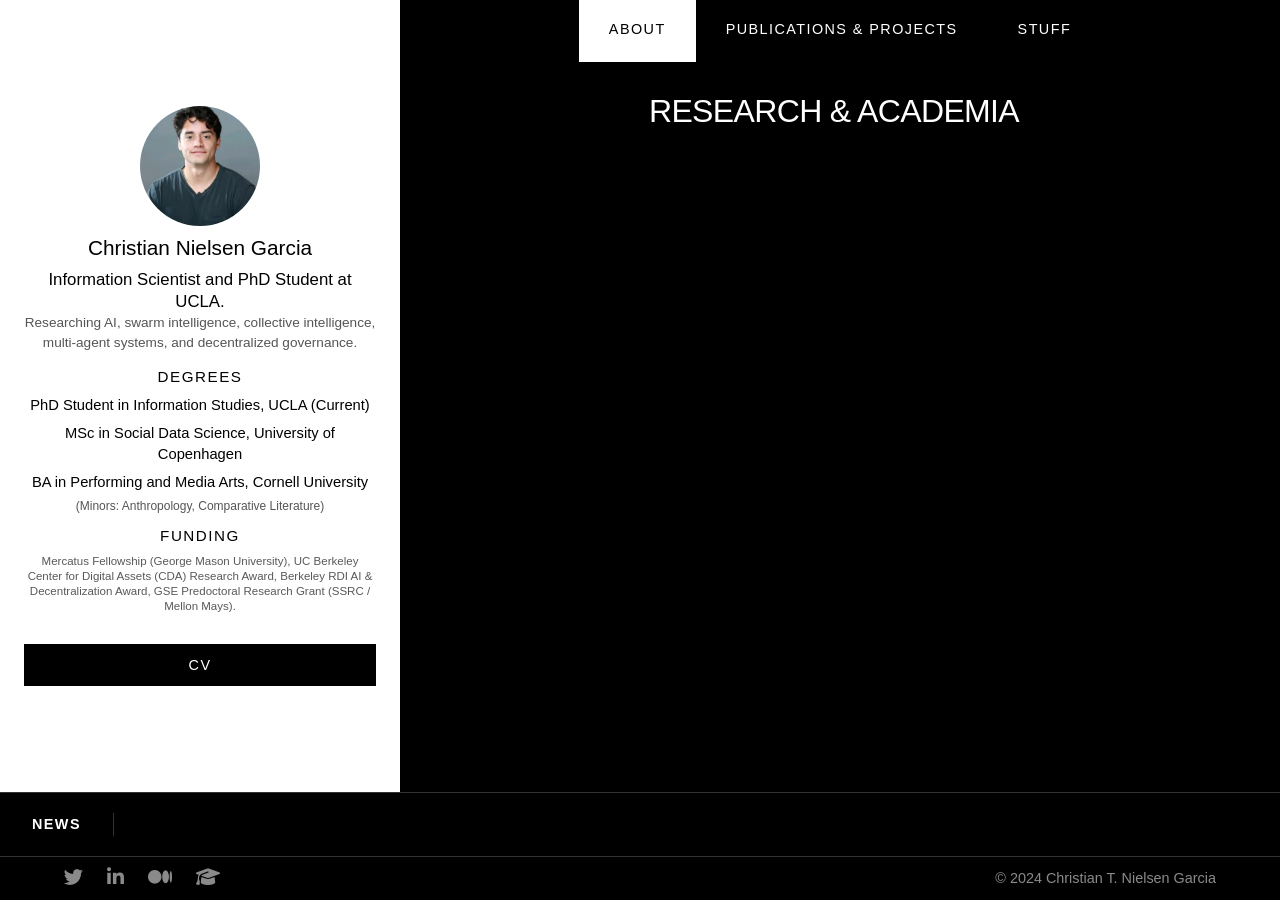
==== index.html @ c19766df "Add a globe favicon with a white C for tabs and search. Co-authored-by: Cursor <cursoragent@cursor.c" ====
<!DOCTYPE HTML>
<html lang="en">
<head>
    <!-- Google tag (gtag.js) -->
    <script async src="https://www.googletagmanager.com/gtag/js?id=G-BB8J8GRV73"></script>
    <script>
      window.dataLayer = window.dataLayer || [];
      function gtag(){dataLayer.push(arguments);}
      gtag('js', new Date());

      gtag('config', 'G-BB8J8GRV73');
    </script>
    <title>Christian Nielsen Garcia | UCLA Information Studies</title>
    <meta charset="utf-8" />
    <meta name="viewport" content="width=device-width, initial-scale=1" />
    <link rel="icon" href="favicon.ico" sizes="any" />
    <link rel="icon" type="image/png" sizes="32x32" href="favicon-32x32.png" />
    <link rel="icon" type="image/png" sizes="48x48" href="favicon-48x48.png" />
    <link rel="apple-touch-icon" sizes="180x180" href="apple-touch-icon.png" />
    <link rel="manifest" href="site.webmanifest" />
    <meta name="description" content="Ph.D. student in Information Studies at UCLA researching how disagreement, conflict, and dialogue shape group decision-making, problem-solving, and coordination." />
    <meta name="author" content="Christian Nielsen Garcia" />
    <link rel="canonical" href="https://chris-t-n-g.github.io/" />
    <meta property="og:type" content="website" />
    <meta property="og:site_name" content="Christian Nielsen Garcia" />
    <meta property="og:title" content="Christian Nielsen Garcia | UCLA Information Studies" />
    <meta property="og:description" content="Ph.D. student in Information Studies at UCLA researching how disagreement, conflict, and dialogue shape group decision-making, problem-solving, and coordination." />
    <meta property="og:url" content="https://chris-t-n-g.github.io/" />
    <meta property="og:image" content="https://chris-t-n-g.github.io/images/UCLA_HS_CNG.JPG" />
    <meta property="og:locale" content="en_US" />
    <meta name="twitter:card" content="summary" />
    <meta name="twitter:title" content="Christian Nielsen Garcia | UCLA Information Studies" />
    <meta name="twitter:description" content="Ph.D. student in Information Studies at UCLA researching how disagreement, conflict, and dialogue shape group decision-making, problem-solving, and coordination." />
    <meta name="twitter:image" content="https://chris-t-n-g.github.io/images/UCLA_HS_CNG.JPG" />
    <link rel="me" href="https://twitter.com/ChrisTN29" />
    <link rel="me" href="https://www.linkedin.com/in/christianthomasnielsengarcia/" />
    <link rel="me" href="https://medium.com/@ChrisTN29/" />
    <link rel="me" href="https://scholar.google.com/citations?user=ilWxXUYAAAAJ&amp;hl=en" />
    <link rel="stylesheet" href="assets/css/minimal.css" />
    <script type="application/ld+json">
    {
        "@context": "https://schema.org",
        "@type": "ProfilePage",
        "url": "https://chris-t-n-g.github.io/",
        "mainEntity": {
            "@type": "Person",
            "name": "Christian Nielsen Garcia",
            "url": "https://chris-t-n-g.github.io/",
            "jobTitle": "Ph.D. Student in Information Studies",
            "affiliation": {
                "@type": "CollegeOrUniversity",
                "name": "University of California, Los Angeles"
            },
            "alumniOf": [
                { "@type": "CollegeOrUniversity", "name": "University of Copenhagen" },
                { "@type": "CollegeOrUniversity", "name": "Cornell University" }
            ],
            "sameAs": [
                "https://twitter.com/ChrisTN29",
                "https://www.linkedin.com/in/christianthomasnielsengarcia/",
                "https://medium.com/@ChrisTN29/",
                "https://scholar.google.com/citations?user=ilWxXUYAAAAJ&hl=en"
            ]
        }
    }
    </script>
    <style>
        .toggle-content {
            display: none;
        }
        .toggle-content.active {
            display: block;
        }
    </style>
</head>
<body class="is-preload">

    <div id="wrapper">

        <!-- Header -->
        <header id="header">
            <nav>
                <a href="index.html" class="active">About</a>
                <a href="publications.html">Publications &amp; Projects</a>
                <a href="tools.html">Stuff</a>
            </nav>
        </header>

        <!-- Main -->
        <main id="main" class="has-side-panel">

            <!-- Left Column -->
            <div class="side-panel">
                <!-- Profile Section -->
                <section class="profile-section">
                    <div class="profile-image-container">
                        <!-- Profile Image -->
                        <img src="images/UCLA_HS_CNG.webp" alt="Christian Nielsen Garcia" class="profile-image" width="150" height="150" fetchpriority="high" />
                        
                        <!-- Name -->
                        <h1 class="profile-name">Christian Nielsen Garcia</h1>
                        
                        <!-- Introduction Text -->
                        <div class="intro-text">
                            <p class="intro-main">Information Scientist and PhD Student at UCLA.</p>
                            <p class="intro-prefix">Researching AI, swarm intelligence, collective intelligence, multi-agent systems, and decentralized governance.</p>
                        </div>

                        <!-- Degrees Section -->
                        <div class="degrees-section">
                            <h2 class="degrees-title">Degrees</h2>
                            <div class="degrees-list">
                                <p>PhD Student in Information Studies, UCLA (Current)</p>
                                <p>MSc in Social Data Science, University of Copenhagen</p>
                                <p>BA in Performing and Media Arts, Cornell University</p>
                                <p class="ba-details">(Minors: Anthropology, Comparative Literature)</p>
                            </div>
                        </div>

                        <!-- Funding Section -->
                        <div class="degrees-section">
                            <h2 class="degrees-title">Funding</h2>
                            <div class="degrees-list">
                                <p>Mercatus Fellowship (George Mason University), UC Berkeley Center for Digital Assets (CDA) Research Award, Berkeley RDI AI &amp; Decentralization Award, GSE Predoctoral Research Grant (SSRC / Mellon Mays).</p>
                            </div>
                        </div>
                    </div>
                </section>

                <!-- CV Section -->
                <section>
                    <button type="button" class="cv-open-button" onclick="openCV()">CV</button>
                </section>

            </div>

            <!-- Right Column -->
            <div class="main-content">
            <section id="one">
                <div class="inner">
                    <h2 class="centered-header">RESEARCH &amp; ACADEMIA</h2>
                    <!-- Types itself out once the page loads (assets/js/type-effects.js); the
                         paragraphs hold the real text so it still reads fine with JS off. -->
                    <div id="research-academia-body" class="type-on-load-body">
                        <p>I am a Ph.D. student in Information Studies at UCLA, where my research centers on AI, swarm intelligence, collective intelligence, and multi-agent systems. I research how disagreement, conflict, and dialogue shape group decision-making, problem-solving, and coordination.</p>
                        <p>My doctoral committee is chaired by Ramesh Srinivasan (UCLA Information Studies), alongside Geoffrey Bowker (UC Irvine), Jonathan Furner (UCLA Information Studies), PJ Lamberson (UCLA Communication), and Moritz Meyer-ter-Vehn (UCLA Economics).</p>
                        <p>My work is conducted with ongoing gratitude for guidance and research funding from the SSRC, Mellon Foundation, UC Berkeley Center for Responsible Decentralized Intelligence (RDI), the Center for Digital Assets (CDA), and the Mercatus Center.</p>
                    </div>
                    <noscript>
                        <style>#research-academia-body { display: block; }</style>
                    </noscript>
                </div>
            </section>

            <section id="who-i-am-section" class="who-i-am-section">
                <div class="inner">
                    <!-- Stays hidden until Research & Academia finishes typing itself out (assets/js/type-effects.js),
                         then appears; click its heading to type the text below. The paragraphs hold the real text
                         so it still reads fine with JS off (see the noscript rule). -->
                    <h2 class="centered-header"><button type="button" id="who-i-am-toggle" class="who-i-am-toggle"
                        aria-controls="who-i-am-body" aria-expanded="false" onclick="typeWhoIAm()">WHO I AM</button></h2>
                    <div id="who-i-am-body" class="who-i-am-body">
                        <p>I was raised in Madrid, with a Danish dad and a Peruvian mom, in an American household. My multicultural perspective might have influenced my interest in the importance of difference in the process of how groups think.</p>
                        <p>I moved to California, chasing surf, sailing, and I guess the water writ large. Outside of research, I am very much into bodybuilding, long-distance running, and increasingly gymnastics and calisthenics. (I&#39;m also an aspiring milk somelier, got milk?)</p>
                    </div>
                    <noscript>
                        <style>#who-i-am-section, .who-i-am-body { display: block; }</style>
                    </noscript>
                </div>
            </section>
            </div>

        </main>

        <!-- News Ticker (items are loaded from news_updates.csv by assets/js/news-ticker.js; the spans below are only a fallback if that fails) -->
        <div id="news-ticker">
            <div class="news-label">NEWS</div>
            <div class="news-content">
                <div class="news-scroll">
                    <span class="news-item">[2026] Center for Digital Assets Research Award, UC Berkeley: Awarded competitive research funding for work at the intersection of AI, blockchain governance, and political theory. Funding supports empirical analysis and design research on decentralized decision-making systems.</span>
                    <span class="news-item">[2025] NeurIPS Paper: "Benchmarking is Broken -- Don't Let AI be its Own Judge" accepted at NeurIPS 2025</span>
                    <span class="news-item">[May 2025] Written Qualifying Examinations Passed for UCLA IS PhD doctoral program</span>
                    <span class="news-item">[2025] RDI Award: Recognized for innovative research in decentralized governance</span>
                </div>
            </div>
        </div>

        <!-- Footer -->
        <footer id="footer">
            <div class="inner">
                <ul class="icons">
                    <li><a href="https://twitter.com/ChrisTN29" title="Twitter" rel="me"><i class="fab fa-twitter"></i></a></li>
                    <li><a href="https://www.linkedin.com/in/christianthomasnielsengarcia/" title="LinkedIn" rel="me"><i class="fab fa-linkedin-in"></i></a></li>
                    <li><a href="https://medium.com/@ChrisTN29/" title="Medium" rel="me"><i class="fab fa-medium"></i></a></li>
                    <li><a href="https://scholar.google.com/citations?user=ilWxXUYAAAAJ&hl=en" title="Google Scholar" rel="me"><i class="fas fa-graduation-cap"></i></a></li>
                </ul>
                <ul class="copyright">
                    <li>&copy; 2024 Christian T. Nielsen Garcia</li>
                </ul>
            </div>
        </footer>

    </div>

    <!-- CV dialog (opened by the CV button in the left panel; logic in assets/js/cv.js) -->
    <div id="cv-modal" class="cv-modal" style="display:none;" onclick="if (event.target === this) closeCV()">
        <div id="cv-box" class="cv-box" role="dialog" aria-modal="true" aria-labelledby="cv-dialog-title">
            <button type="button" class="cv-close" onclick="closeCV()" aria-label="Close">&times;</button>
            <h2 id="cv-dialog-title" class="cv-title">CV</h2>
            <div id="verification-container">
                <p>Please enter your full name and check the box to view the CV:</p>
                <input type="text" id="full-name" placeholder="Enter your full name">
                <div>
                    <input type="checkbox" id="demo-human" name="demo-human">
                    <label for="demo-human">I am a human</label>
                </div>
                <button onclick="checkVerification()">View CV</button>
            </div>
            <div id="cv-actions" style="display:none;">
                <div class="cv-buttons">
                    <button onclick="printCV()" class="button">Print</button>
                    <button onclick="downloadCV()" class="button">Download</button>
                    <button onclick="maximizeCV()" class="button">Maximize</button>
                </div>
            </div>
            <iframe id="cv-preview" class="cv-preview" title="CV preview"></iframe>
            <p id="cv-preview-msg" class="cv-preview-msg" style="display:none;">The CV file could not be found.</p>
            <div id="pdf-overlay" style="display:none;">
                <div class="pdf-overlay-content">
                    <button onclick="closeMaximize()" class="close-button">×</button>
                    <iframe id="cv-fullscreen-frame" width="100%" height="100%"></iframe>
                </div>
            </div>
        </div>
    </div>

    <script src="assets/js/news-ticker.js"></script>
    <script src="assets/js/cv.js"></script>
    <script src="assets/js/type-effects.js"></script>
    <script>
        // Highlight the tab for the current page
        var currentPage = window.location.pathname.split("/").pop() || "index.html";
        document.querySelectorAll("#header nav a").forEach(function (link) {
            link.classList.toggle("active", link.getAttribute("href") === currentPage);
        });

        window.addEventListener('load', function() {
            document.body.classList.remove('is-preload');
        });
    </script>

</body>
</html>
---- assets/css/minimal.css ----
/* Minimalist Black Design System */
@import url("https://cdnjs.cloudflare.com/ajax/libs/font-awesome/6.4.0/css/all.min.css");

:root {
    --footer-h: 44px;
}

/* Reset & Base */
* {
    margin: 0;
    padding: 0;
    box-sizing: border-box;
}

html {
    font-size: 16px;
    scroll-behavior: smooth;
}

body {
    font-family: -apple-system, BlinkMacSystemFont, 'Segoe UI', 'Roboto', 'Helvetica Neue', Arial, sans-serif;
    line-height: 1.6;
    color: #ffffff;
    background-color: #000000;
    -webkit-font-smoothing: antialiased;
    -moz-osx-font-smoothing: grayscale;
}

/* Typography */
h1, h2, h3, h4, h5, h6 {
    font-weight: 400;
    line-height: 1.2;
    margin-bottom: 1rem;
    color: #ffffff;
    letter-spacing: -0.02em;
}

h1 {
    font-size: 2.5rem;
    font-weight: 300;
}

h2 {
    font-size: 2rem;
    font-weight: 300;
}

h3 {
    font-size: 1.5rem;
    font-weight: 400;
}

p {
    margin-bottom: 1.5rem;
    color: #ffffff;
    font-size: 1rem;
    line-height: 1.7;
}

a {
    color: #ffffff;
    text-decoration: none;
    transition: all 0.2s ease;
}

/* Layout */
#wrapper {
    min-height: 100vh;
    display: flex;
    flex-direction: column;
    padding-bottom: calc(var(--ticker-h, 64px) + var(--footer-h));
}

/* Header */
#header {
    position: fixed;
    top: 0;
    left: 400px;
    right: 0;
    background: #000000;
    padding: 0;
    z-index: 1000;
    display: flex;
    justify-content: center;
    align-items: center;
    height: 60px;
    border-bottom: none;
}

/* Profile Name - under profile image */
.profile-name {
    font-size: 1.2rem;
    font-weight: 400;
    color: #ffffff;
    text-align: center;
    margin-top: 1rem;
    margin-bottom: 1rem;
    text-transform: none;
    letter-spacing: normal;
}

#header nav {
    display: flex;
    gap: 0;
}

#header nav a {
    display: block;
    padding: 20px 30px;
    background: #000000;
    color: #ffffff;
    font-size: 0.9rem;
    text-transform: uppercase;
    letter-spacing: 0.1em;
    position: relative;
    transition: all 0.2s ease;
}

#header nav a:hover {
    background: #333333;
    color: #ffffff;
}

#header nav a.active {
    background: #ffffff;
    color: #000000;
}

/* Remove old menu system */
#menu {
    display: none;
}

/* Main Content */
#main {
    margin-top: 60px;
    flex: 1;
    padding: 0;
    max-width: 1400px;
    margin-left: auto;
    margin-right: auto;
    width: 100%;
    display: grid;
    grid-template-columns: 400px 1fr;
    gap: 0;
    align-items: start;
    height: calc(100vh - 60px - var(--ticker-h, 64px) - var(--footer-h));
    overflow: hidden;
    position: relative;
}

#main > div:first-child {
    height: calc(100vh - 60px - var(--ticker-h, 64px) - var(--footer-h));
    overflow-y: auto;
    overflow-x: hidden;
    padding: 2rem 5%;
    padding-right: 2rem;
    position: sticky;
    top: 60px;
    scrollbar-width: none; /* Firefox */
    -ms-overflow-style: none; /* IE and Edge */
}

#main > div:first-child::-webkit-scrollbar {
    display: none; /* Chrome, Safari, Opera */
}

#main > div:last-child {
    height: calc(100vh - 60px - var(--ticker-h, 64px) - var(--footer-h));
    overflow-y: auto;
    overflow-x: hidden;
    padding: 2rem 5%;
    padding-left: 2rem;
    scrollbar-width: none; /* Firefox */
    -ms-overflow-style: none; /* IE and Edge */
}

#main > div:last-child::-webkit-scrollbar {
    display: none; /* Chrome, Safari, Opera */
}

/* Profile Section */
.profile-section {
    position: relative;
    width: 100%;
}

.profile-image-container {
    display: flex;
    flex-direction: column;
    align-items: center;
    margin: 0;
    width: 100%;
    padding: 0;
    gap: 2rem;
}

.profile-image {
    width: 150px;
    height: 150px;
    object-fit: cover;
    border-radius: 50%;
    flex-shrink: 0;
}

/* Introduction Text */
.intro-text {
    text-align: center;
    width: 100%;
}

.intro-prefix {
    font-size: 0.9rem;
    color: #cccccc;
    margin-bottom: 0.5rem;
}

.intro-main {
    font-size: 1.1rem;
    font-weight: 300;
    color: #ffffff;
    line-height: 1.4;
    margin: 0;
}

/* CURRENT Label */
.current-label-wrapper {
    display: flex;
    flex-direction: column;
    align-items: center;
    width: 100%;
}

.current-label-container {
    position: relative;
    display: flex;
    align-items: center;
    width: 100%;
    justify-content: center;
    margin-bottom: 1rem;
}

.current-label-line {
    height: 1px;
    background: #666666;
    flex: 1;
    margin-right: 15px;
    min-width: 0;
}

.current-label {
    font-size: 0.65rem;
    font-weight: 700;
    text-transform: uppercase;
    letter-spacing: 0.1em;
    color: #ffffff;
    white-space: nowrap;
    flex-shrink: 0;
}

.current-degrees {
    font-size: 0.85rem;
    line-height: 1.5;
    color: #ffffff;
    text-align: center;
    width: 100%;
}

.current-degrees p {
    margin: 0;
}

/* CONFERRED Label */
.conferred-label-wrapper {
    display: flex;
    flex-direction: column;
    align-items: center;
    width: 100%;
}

.conferred-label-container {
    position: relative;
    display: flex;
    align-items: center;
    width: 100%;
    justify-content: center;
    margin-bottom: 1rem;
}

.conferred-degrees {
    font-size: 0.85rem;
    line-height: 1.5;
    color: #ffffff;
    text-align: center;
    width: 100%;
}

.conferred-degrees p {
    margin: 0 0 0.5rem 0;
}

.conferred-degrees .ba-details {
    font-size: 0.7rem;
    margin-top: -0.3rem;
    margin-bottom: 0.5rem;
    color: #cccccc;
}

.conferred-label {
    font-size: 0.65rem;
    font-weight: 700;
    text-transform: uppercase;
    letter-spacing: 0.1em;
    color: #ffffff;
    white-space: nowrap;
    flex-shrink: 0;
    margin-right: 15px;
}

.conferred-label-line {
    height: 1px;
    background: #666666;
    flex: 1;
    margin-left: 15px;
    min-width: 0;
}

/* News Section */
.news-section {
    margin-top: 3rem;
}

.news-section h2 {
    font-size: 1.2rem;
    font-weight: 400;
    margin-bottom: 1.5rem;
    text-transform: uppercase;
    letter-spacing: 0.1em;
}

.news-item {
    margin-bottom: 1.5rem;
    padding-bottom: 1.5rem;
    border-bottom: 1px solid #333333;
}

.news-item:last-child {
    border-bottom: none;
    margin-bottom: 0;
    padding-bottom: 0;
}

.news-item h3 {
    font-size: 1rem;
    font-weight: 400;
    margin-bottom: 0.5rem;
}

.news-item p {
    font-size: 0.9rem;
    color: #cccccc;
    margin-bottom: 0;
    line-height: 1.6;
}

/* Right Column Content */
.main-content {
    display: flex;
    flex-direction: column;
    gap: 4rem;
}

/* Sections */
section {
    margin-bottom: 4rem;
}

section:last-child {
    margin-bottom: 0;
}

.inner {
    max-width: 900px;
    margin: 0 auto;
}

/* Hero/Banner */
#banner {
    text-align: center;
    padding: 8rem 5% 6rem;
    margin-top: 0;
}

#banner h1 {
    font-size: 3rem;
    font-weight: 300;
    margin-bottom: 1.5rem;
    line-height: 1.2;
    max-width: 900px;
    margin-left: auto;
    margin-right: auto;
}

#banner h3 {
    font-size: 1.2rem;
    font-weight: 300;
    color: #cccccc;
    margin-bottom: 2rem;
}

#banner p {
    font-size: 1.1rem;
    color: #cccccc;
    margin-bottom: 2.5rem;
    max-width: 600px;
    margin-left: auto;
    margin-right: auto;
}

/* Tiles/Grid */
.tiles {
    display: grid;
    grid-template-columns: repeat(auto-fit, minmax(280px, 1fr));
    gap: 2rem;
    margin-top: 4rem;
}

.tiles article {
    background: #000000;
    border: 1px solid #333333;
    transition: all 0.3s ease;
    overflow: hidden;
}

.tiles article:hover {
    border-color: #666666;
}

.tiles .image {
    display: block;
    width: 100%;
    height: 200px;
    overflow: hidden;
    background: #111111;
}

.tiles .image img {
    width: 100%;
    height: 100%;
    object-fit: cover;
    transition: transform 0.3s ease;
}

.tiles article:hover .image img {
    transform: scale(1.05);
}

.tiles header {
    padding: 2rem;
}

.tiles h3 {
    font-size: 1.3rem;
    margin-bottom: 0.5rem;
}

.tiles h3 a {
    color: #ffffff;
}

.tiles p {
    font-size: 0.95rem;
    color: #cccccc;
    margin: 0;
}

/* Spotlights */
.spotlights {
    display: flex;
    flex-direction: column;
    gap: 4rem;
}

.spotlights section {
    display: grid;
    grid-template-columns: 1fr 1fr;
    gap: 3rem;
    align-items: center;
    margin-bottom: 0;
}

.spotlights .image {
    width: 100%;
    height: 300px;
    overflow: hidden;
    background: #111111;
}

.spotlights .image img {
    width: 100%;
    height: 100%;
    object-fit: cover;
}

.spotlights .content {
    padding: 0;
}

.spotlights h3 {
    font-size: 1.5rem;
    margin-bottom: 1rem;
}

.spotlights p {
    font-size: 1rem;
    line-height: 1.7;
    margin-bottom: 1.5rem;
    color: #cccccc;
}

/* Buttons */
.button, button {
    display: inline-block;
    padding: 0.75rem 2rem;
    background: #ffffff;
    color: #000000;
    border: 1px solid #ffffff;
    font-size: 0.9rem;
    font-weight: 400;
    text-transform: uppercase;
    letter-spacing: 0.1em;
    cursor: pointer;
    transition: all 0.2s ease;
    text-align: center;
}

.button:hover, button:hover {
    background: #000000;
    color: #ffffff;
    border-color: #ffffff;
}

.button.next {
    margin-top: 2rem;
}

.actions {
    list-style: none;
    display: flex;
    gap: 1rem;
    flex-wrap: wrap;
}

/* Images */
.image.main {
    margin-bottom: 3rem;
}

.image.main img {
    width: 100%;
    height: auto;
    display: block;
}

/* Bio Page Specific */
.top-section {
    display: flex;
    gap: 3rem;
    align-items: flex-start;
    margin-bottom: 4rem;
}

.bio-image {
    flex-shrink: 0;
}

.bio-image img {
    width: 150px;
    height: 150px;
    object-fit: cover;
    border-radius: 0;
}

.section-blocks {
    display: grid;
    grid-template-columns: repeat(auto-fit, minmax(300px, 1fr));
    gap: 2rem;
    margin: 2rem 0;
}

.toggle-header {
    display: block;
    padding: 1rem;
    background: #111111;
    border: 1px solid #333333;
    cursor: pointer;
    transition: all 0.2s ease;
    text-align: center;
    font-size: 0.9rem;
    text-transform: uppercase;
    letter-spacing: 0.1em;
    margin-bottom: 1rem;
    color: #ffffff;
}

.toggle-header:hover {
    background: #222222;
    border-color: #666666;
}

.toggle-content {
    padding: 1.5rem;
    background: #111111;
    border-left: 2px solid #333333;
    margin-bottom: 2rem;
    color: #cccccc;
}

/* Section Titles - Left Column */
.degrees-title,
.cv-title {
    font-size: 1.2rem;
    font-weight: 400;
    margin-bottom: 1rem;
    text-transform: uppercase;
    letter-spacing: 0.1em;
    text-align: center;
}

/* Degrees Section */
.degrees-section {
    display: flex;
    flex-direction: column;
    align-items: center;
    width: 100%;
    margin-top: 2rem;
}

.degrees-list {
    font-size: 0.85rem;
    line-height: 1.6;
    color: #ffffff;
    text-align: center;
    width: 100%;
}

.degrees-list p {
    margin: 0 0 0.75rem 0;
}

.degrees-list .ba-details {
    font-size: 0.7rem;
    margin-top: -0.3rem;
    margin-bottom: 0.5rem;
    color: #cccccc;
}

.pdf-viewer {
    margin-top: 0;
    padding: 2rem;
    background: #111111;
    border: 1px solid #333333;
}

.cv-buttons {
    display: flex;
    flex-direction: column;
    gap: 1rem;
    margin-top: 1.5rem;
}

.cv-buttons .button {
    width: 100%;
}

#verification-container input[type="text"] {
    width: 100%;
    padding: 0.75rem;
    border: 1px solid #333333;
    background: #000000;
    color: #ffffff;
    margin-bottom: 1rem;
    font-size: 1rem;
    font-family: inherit;
}

#verification-container input[type="checkbox"] {
    margin-right: 0.5rem;
}

#verification-container label {
    display: inline-block;
    margin-bottom: 1rem;
    cursor: pointer;
    color: #ffffff;
}

#pdf-overlay {
    position: fixed;
    top: 0;
    left: 0;
    width: 100vw;
    height: 100vh;
    background: #000000;
    z-index: 10000;
    display: flex;
    align-items: center;
    justify-content: center;
}

.pdf-overlay-content {
    position: relative;
    width: 100%;
    height: 100%;
    padding: 3rem;
    display: flex;
    flex-direction: column;
}

.close-button {
    position: absolute;
    top: 1rem;
    right: 1rem;
    background: #ffffff;
    color: #000000;
    border: none;
    width: 40px;
    height: 40px;
    font-size: 2rem;
    line-height: 1;
    cursor: pointer;
    z-index: 10001;
    display: flex;
    align-items: center;
    justify-content: center;
    transition: all 0.2s ease;
}

.close-button:hover {
    background: #cccccc;
}

.pdf-overlay-content iframe {
    width: 100%;
    height: 100%;
    border: 1px solid #333333;
    flex: 1;
}

/* News Ticker Footer */
#news-ticker {
    position: fixed;
    bottom: var(--footer-h);
    left: 0;
    right: 0;
    height: 64px;
    background: #000000;
    border-top: 1px solid #333333;
    display: flex;
    align-items: center;
    z-index: 1000;
    overflow: hidden;
}

#news-ticker .news-label {
    padding: 0 2rem;
    font-size: 0.9rem;
    font-weight: 700;
    text-transform: uppercase;
    letter-spacing: 0.1em;
    color: #ffffff;
    white-space: nowrap;
    flex-shrink: 0;
    border-right: 1px solid #333333;
}

#news-ticker .news-content {
    flex: 1;
    overflow: hidden;
    position: relative;
    height: 100%;
    display: flex;
    align-items: center;
}

#news-ticker .news-scroll {
    display: flex;
    white-space: nowrap;
    font-size: 0.9rem;
    color: #ffffff;
    position: relative;
    width: 100%;
}

.news-item {
    position: absolute;
    left: 0;
    right: 0;
    white-space: nowrap;
    opacity: 0;
    transform: translateX(100%);
    animation: news-cycle 70s infinite;
}

.news-item:nth-child(1) {
    animation-delay: 0s;
}

.news-item:nth-child(2) {
    animation-delay: 70s;
}

.news-item:nth-child(3) {
    animation-delay: 140s;
}

.news-item:nth-child(4) {
    animation-delay: 210s;
}

@keyframes news-cycle {
    0% {
        transform: translateX(100%);
        opacity: 0;
    }
    3% {
        transform: translateX(0);
        opacity: 1;
    }
    88% {
        transform: translateX(0);
        opacity: 1;
    }
    91% {
        transform: translateX(-100%);
        opacity: 0;
    }
    100% {
        transform: translateX(-100%);
        opacity: 0;
    }
}

#news-ticker .news-scroll:hover .news-item {
    animation-play-state: paused;
}

/* News ticker in script-driven mode (assets/js/news-ticker.js):
   one item at a time, text wraps, bar grows to fit the longest item, prev/next arrows at each end */
#news-ticker.news-js {
    height: auto;
    min-height: 64px;
    align-items: stretch;
}

#news-ticker.news-js .news-label {
    display: flex;
    align-items: center;
}

#news-ticker.news-js .news-content {
    height: auto;
    align-items: stretch;
}

#news-ticker.news-js .news-scroll {
    display: grid;
    grid-template-columns: minmax(0, 1fr);
    white-space: normal;
    line-height: 1.4;
}

#news-ticker.news-js .news-item {
    position: static;
    grid-area: 1 / 1;
    display: flex;
    align-items: center;
    padding: 0.7rem 1.25rem;
    margin: 0;
    border: none;
    white-space: normal;
    animation: none;
    opacity: 0;
    transform: translateX(100%);
    transition: transform 0.45s ease, opacity 0.45s ease;
    pointer-events: none;
}

#news-ticker.news-js .news-item.is-active {
    opacity: 1;
    transform: none;
    pointer-events: auto;
}

#news-ticker.news-js .news-item.is-prev {
    transform: translateX(-100%);
}

.news-arrow {
    flex-shrink: 0;
    width: 3rem;
    padding: 0;
    background: transparent;
    color: #ffffff;
    border: none;
    font-size: 1rem;
    text-transform: none;
    letter-spacing: 0;
    cursor: pointer;
    transition: background 0.2s ease;
}

.news-arrow:hover,
.news-arrow:focus-visible {
    background: #1a1a1a;
    color: #ffffff;
}

.news-prev {
    border-right: 1px solid #333333;
}

.news-next {
    border-left: 1px solid #333333;
}

@media (prefers-reduced-motion: reduce) {
    #news-ticker.news-js .news-item {
        transition: none;
    }
}

/* Footer */
#footer {
    position: fixed;
    bottom: 0;
    left: 0;
    right: 0;
    height: var(--footer-h);
    padding: 0 5%;
    border-top: 1px solid #333333;
    background: #000000;
    z-index: 1000;
    display: flex;
    align-items: center;
}

#footer .inner {
    width: 100%;
    max-width: 1200px;
    margin: 0 auto;
    display: flex;
    justify-content: space-between;
    align-items: center;
    gap: 1rem;
}

#footer ul {
    margin: 0;
}

#footer .icons {
    list-style: none;
    display: flex;
    gap: 1.5rem;
}

#footer .icons a {
    color: #8a8a8a;
    font-size: 1.2rem;
    transition: color 0.2s ease;
}

#footer .icons a:hover {
    color: #ffffff;
}

#footer .copyright {
    list-style: none;
    color: #8a8a8a;
    font-size: 0.9rem;
}

/* Left side panel (About / Publications / Stuff):
   light panel that fills the height between the top and the ticker, and never scrolls */
#main.has-side-panel {
    margin-top: 0;
    max-width: none;
    height: calc(100vh - var(--ticker-h, 64px) - var(--footer-h));
}

#main.has-side-panel > div:last-child {
    height: calc(100vh - var(--ticker-h, 64px) - var(--footer-h));
    padding-top: calc(60px + 2rem);
    justify-self: center;
    width: 100%;
    max-width: 1000px;
}

#main.has-side-panel > .side-panel {
    height: calc(100vh - var(--ticker-h, 64px) - var(--footer-h));
    overflow: hidden;
    position: static;
    display: flex;
    flex-direction: column;
    justify-content: center;
    gap: 1.4rem;
    padding: 1rem 1.5rem;
    background: #ffffff;
    color: #000000;
}

.side-panel section {
    margin-bottom: 0;
}

.side-panel h1,
.side-panel h2,
.side-panel p {
    color: #000000;
}

.side-panel .profile-image-container {
    gap: 0.5rem;
}

.side-panel .profile-image {
    width: 120px;
    height: 120px;
}

.side-panel .profile-name {
    color: #000000;
    font-size: 1.3rem;
    margin: 0.15rem 0 0;
}

.side-panel .intro-prefix {
    color: #555555;
    font-size: 0.85rem;
    line-height: 1.45;
    margin-bottom: 0.2rem;
}

.side-panel .intro-main {
    color: #000000;
    font-size: 1.05rem;
    line-height: 1.3;
}

.side-panel .degrees-section {
    margin-top: 0.3rem;
}

.side-panel .degrees-title,
.side-panel .cv-title {
    font-size: 0.95rem;
    margin-bottom: 0.5rem;
}

.side-panel .degrees-list {
    color: #000000;
    font-size: 0.92rem;
    line-height: 1.4;
}

.side-panel .degrees-list p {
    font-size: 0.92rem;
    line-height: 1.4;
    margin: 0 0 0.5rem;
}

.side-panel .degrees-list .ba-details {
    color: #555555;
    font-size: 0.75rem;
    margin-top: -0.2rem;
    margin-bottom: 0;
}

/* Short windows: shrink the panel further so it still fits without scrolling */
@media screen and (min-width: 769px) and (max-height: 760px) {
    #main.has-side-panel > .side-panel {
        gap: 1rem;
    }

    .side-panel .profile-image {
        width: 100px;
        height: 100px;
    }
}

@media screen and (min-width: 769px) and (max-height: 640px) {
    .side-panel .profile-image {
        width: 72px;
        height: 72px;
    }

    .side-panel .intro-prefix {
        display: none;
    }
}

/* Responsive */
@media screen and (max-width: 768px) {
    #main.has-side-panel {
        margin-top: 50px;
    }

    #main.has-side-panel > .side-panel {
        padding: 2rem 5%;
    }

    #main.has-side-panel > div:last-child {
        padding-top: 2rem;
        max-width: none;
    }

    #header {
        height: 50px;
        left: 0;
        justify-content: center;
    }


    #header nav a {
        padding: 15px 20px;
        font-size: 0.8rem;
    }

    /* Single column layout for mobile - stack everything vertically */
    #main {
        margin-top: 50px;
        grid-template-columns: 1fr !important;
        gap: 0;
        height: auto !important;
        overflow: visible !important;
        margin-bottom: 0;
        display: flex !important;
        flex-direction: column !important;
        padding: 0;
        position: relative !important;
    }

    #main > div:first-child {
        height: auto !important;
        overflow: visible !important;
        padding: 2rem 5%;
        position: relative !important;
        top: auto !important;
        order: 1;
        width: 100% !important;
        max-width: 100% !important;
    }

    #main > div:last-child {
        height: auto !important;
        overflow: visible !important;
        padding: 2rem 5%;
        order: 2;
        width: 100% !important;
        max-width: 100% !important;
    }

    #banner {
        padding: 4rem 5% 3rem;
    }

    #banner h1 {
        font-size: 2rem;
    }

    h1 {
        font-size: 2rem;
    }

    h2 {
        font-size: 1.5rem;
    }

    .tiles {
        grid-template-columns: 1fr;
        gap: 1.5rem;
    }

    .spotlights section {
        grid-template-columns: 1fr;
        gap: 2rem;
    }

    /* Stack all content vertically on mobile - ensure no overlap */
    .profile-section {
        width: 100% !important;
        margin-bottom: 2rem;
        position: relative !important;
        display: block !important;
    }

    .profile-image-container {
        flex-direction: column !important;
        align-items: center !important;
        width: 100% !important;
        display: flex !important;
        position: relative !important;
    }

    .profile-image {
        width: 150px !important;
        height: 150px !important;
        margin: 0 auto 1rem !important;
        display: block !important;
    }

    .profile-name {
        width: 100% !important;
        text-align: center !important;
        margin: 0 auto 1rem !important;
        display: block !important;
    }

    .intro-text {
        width: 100% !important;
        margin: 0 auto 2rem !important;
        display: block !important;
    }

    .degrees-section {
        width: 100% !important;
        margin-bottom: 2rem;
        position: relative !important;
        display: block !important;
    }

    .pdf-viewer {
        width: 100% !important;
        margin-bottom: 2rem;
        position: relative !important;
        display: block !important;
    }

    .section-blocks {
        grid-template-columns: 1fr !important;
        width: 100% !important;
    }

    .main-content {
        width: 100% !important;
        position: relative !important;
        display: block !important;
    }

    .top-section {
        flex-direction: column !important;
        width: 100% !important;
    }

    #news-ticker {
        height: 64px;
    }

    #news-ticker .news-label {
        padding: 0 1rem;
        font-size: 0.8rem;
    }

    #news-ticker .news-scroll {
        font-size: 0.8rem;
    }

    .news-arrow {
        width: 2.25rem;
    }

    /* On phones the bar fits the item being shown instead of the longest one */
    #news-ticker.news-js .news-item {
        padding: 0.5rem 0.75rem;
    }

    #news-ticker.news-js .news-item:not(.is-active) {
        position: absolute;
        top: 0;
        left: 0;
        right: 0;
    }

    .profile-image {
        width: 150px;
        height: 150px;
    }

    .profile-image-container {
        gap: 1.5rem;
        flex-direction: column !important;
        position: relative !important;
        width: 100% !important;
        max-width: 100% !important;
    }

    /* Ensure no absolute/fixed positioning causes overlap */
    .profile-section *,
    .degrees-section *,
    .pdf-viewer * {
        position: relative !important;
    }

    /* Remove any sticky positioning on mobile */
    #main > div:first-child * {
        position: relative !important;
        top: auto !important;
        left: auto !important;
        right: auto !important;
    }

    #footer .icons {
        gap: 1rem;
    }

    #footer .copyright {
        font-size: 0.75rem;
    }
}

@media screen and (max-width: 480px) {
    #banner h1 {
        font-size: 1.75rem;
    }

    #banner h3 {
        font-size: 1rem;
    }

    .tiles header {
        padding: 1.5rem;
    }

    .profile-image {
        width: 150px;
        height: 150px;
    }

    /* Ensure everything fits on small screens */
    #main > div:first-child,
    #main > div:last-child {
        padding: 1.5rem 3%;
    }

    .section-blocks {
        gap: 1rem;
    }

    .toggle-header {
        font-size: 0.8rem;
        padding: 0.75rem;
    }

    .toggle-content {
        padding: 1rem;
    }
}

/* Utility Classes */
.centered-header {
    text-align: center;
    margin-bottom: 2rem;
}

.current-work-section {
    margin-top: 4rem;
}

/* Preload */
.is-preload * {
    animation: none !important;
    transition: none !important;
}

@media screen and (max-width: 480px) {
    #news-ticker.news-js .news-label {
        display: none;
    }
}

@media screen and (min-width: 769px) and (max-height: 640px) {
    #main.has-side-panel > .side-panel {
        padding-top: 0.5rem;
        padding-bottom: 0.5rem;
    }
}

/* Funding paragraph is a run of text, so set it a little smaller than the degree lines */
.side-panel .degrees-section + .degrees-section .degrees-list p {
    font-size: 0.72rem;
    line-height: 1.3;
    color: #595959;
}

/* Very short windows: trim the last few pixels so the panel still fits */
@media screen and (min-width: 769px) and (max-height: 720px) {
    #main.has-side-panel > .side-panel {
        padding-top: 0.5rem;
        padding-bottom: 0.5rem;
        gap: 0.6rem;
    }
}

@media screen and (min-width: 769px) and (max-height: 620px) {
    .side-panel .degrees-title,
    .side-panel .cv-title {
        margin-bottom: 0.15rem;
    }

    .side-panel .profile-name {
        margin: 0;
    }

    .side-panel .degrees-list p {
        margin-bottom: 0.2rem;
    }
}

/* CV button in the left panel */
.cv-open-button {
    width: 100%;
    padding: 0.75rem 1rem;
    background: #000000;
    color: #ffffff;
    border: 1px solid #000000;
    font-size: 0.9rem;
}

.cv-open-button:hover,
.cv-open-button:focus-visible {
    background: #ffffff;
    color: #000000;
}

/* CV dialog: the verification box, opened in the middle of the page */
.cv-modal {
    position: fixed;
    top: 0;
    left: 0;
    right: 0;
    bottom: 0;
    z-index: 9000;
    align-items: center;
    justify-content: center;
    padding: 1rem;
    background: rgba(0, 0, 0, 0.75);
}

.cv-box {
    position: relative;
    width: 100%;
    max-width: 440px;
    padding: 2.25rem 2rem 2rem;
    background: #f2f2f2;
    color: #000000;
    border: 1px solid #d9d9d9;
    box-shadow: 0 10px 40px rgba(0, 0, 0, 0.5);
}

.cv-box .cv-title {
    color: #000000;
    margin-bottom: 1.25rem;
}

.cv-box p {
    color: #000000;
    font-size: 1rem;
    margin-bottom: 1rem;
}

.cv-box #verification-container input[type="text"] {
    background: #ffffff;
    color: #000000;
    border: 1px solid #c8c8c8;
}

.cv-box #verification-container label {
    color: #000000;
}

.cv-box .button,
.cv-box button:not(.cv-close):not(.close-button) {
    background: #000000;
    color: #ffffff;
    border-color: #000000;
}

.cv-box .button:hover,
.cv-box button:not(.cv-close):not(.close-button):hover {
    background: #ffffff;
    color: #000000;
}

.cv-box .cv-buttons {
    flex-direction: row;
    gap: 0.5rem;
    margin-top: 0;
}

.cv-box .cv-buttons .button {
    flex: 1;
    width: auto;
    padding: 0.75rem 0.25rem;
}

.cv-close {
    position: absolute;
    top: 0.5rem;
    right: 0.5rem;
    width: 2rem;
    height: 2rem;
    padding: 0;
    background: transparent;
    color: #000000;
    border: none;
    font-size: 1.5rem;
    line-height: 1;
    text-transform: none;
    letter-spacing: 0;
}

.cv-close:hover {
    background: #000000;
    color: #ffffff;
}

/* After verifying, the CV dialog grows to show the PDF preview */
.cv-preview {
    display: none;
}

.cv-box.is-verified {
    max-width: 900px;
    height: 88vh;
    display: flex;
    flex-direction: column;
}

.cv-box.is-verified .cv-title {
    margin-bottom: 0.75rem;
}

.cv-box.is-verified #cv-actions {
    width: 100%;
    max-width: 420px;
    margin: 0 auto 0.75rem;
}

.cv-box.is-verified .cv-preview {
    display: block;
    flex: 1;
    min-height: 0;
    width: 100%;
    background: #ffffff;
    border: 1px solid #c8c8c8;
}

.cv-preview-msg {
    margin: 0.5rem 0 0;
    text-align: center;
}

/* Publications & Projects page: text-only entries */
.pub-heading {
    font-size: 1.4rem;
    text-align: center;
    margin-bottom: 1.5rem;
}

.pub-item {
    padding: 1.5rem 0;
    border-top: 1px solid #333333;
}

.pub-item h3 {
    font-size: 1.2rem;
    line-height: 1.35;
    margin-bottom: 0.4rem;
}

.pub-item p {
    margin-bottom: 0.75rem;
}

.pub-item .pub-venue {
    color: #999999;
    font-size: 0.85rem;
    text-transform: uppercase;
    letter-spacing: 0.08em;
}

.pub-item .pub-authors {
    color: #bbbbbb;
    font-size: 0.9rem;
}

.pub-item .actions {
    margin-top: 1rem;
}

/* Stuff page: dropdowns */
.stuff-dropdown {
    margin-bottom: 1rem;
}

.stuff-dropdown > summary {
    position: relative;
    display: block;
    padding: 1rem 3rem;
    background: #111111;
    border: 1px solid #333333;
    cursor: pointer;
    text-align: center;
    font-size: 0.9rem;
    text-transform: uppercase;
    letter-spacing: 0.1em;
    list-style: none;
    transition: all 0.2s ease;
}

.stuff-dropdown > summary::-webkit-details-marker {
    display: none;
}

.stuff-dropdown > summary::after {
    content: "+";
    position: absolute;
    right: 1.25rem;
    top: 50%;
    transform: translateY(-50%);
    font-size: 1.2rem;
}

.stuff-dropdown[open] > summary::after {
    content: "\2212";
}

.stuff-dropdown > summary:hover,
.stuff-dropdown[open] > summary {
    background: #222222;
    border-color: #666666;
}

.stuff-dropdown-body {
    padding: 1.5rem;
    background: #111111;
    border-left: 2px solid #333333;
}

.stuff-dropdown-body .spotlights section {
    margin-bottom: 2rem;
}

.project-note {
    color: #999999;
    font-size: 0.85rem;
    margin-bottom: 0.75rem;
}

.project-note a {
    text-decoration: underline;
}

.creative-list {
    list-style: none;
    display: flex;
    flex-wrap: wrap;
    gap: 0.75rem;
    justify-content: center;
}

.creative-list li {
    padding: 0.6rem 1.25rem;
    border: 1px solid #444444;
    font-size: 0.9rem;
    text-transform: uppercase;
    letter-spacing: 0.1em;
}

.scriptura-dropdown {
    margin-top: 1.5rem;
    margin-bottom: 0;
}

.scriptura-dropdown > summary {
    text-transform: none;
    letter-spacing: 0.04em;
}

.scriptura-body {
    border-left-color: #555555;
}

.scriptura-blurb {
    color: #bbbbbb;
    font-size: 0.95rem;
    font-style: italic;
    margin-bottom: 1.75rem;
}

.scriptura-post {
    max-width: 42rem;
}

.scriptura-date {
    display: block;
    color: #999999;
    font-size: 0.8rem;
    text-transform: uppercase;
    letter-spacing: 0.08em;
    margin-bottom: 1rem;
}

.scriptura-post p {
    color: #dddddd;
    font-size: 0.95rem;
    line-height: 1.7;
    margin-bottom: 1.1rem;
}

.scriptura-post p:last-child {
    margin-bottom: 0;
    color: #bbbbbb;
}

/* Longer tab label: keep the three tabs on one line on phones */
@media screen and (max-width: 480px) {
    #header nav a {
        padding: 15px 10px;
        font-size: 0.68rem;
        letter-spacing: 0.05em;
    }
}

/* Typewriter sections on index.html (assets/js/type-effects.js):
   "RESEARCH & ACADEMIA" types itself out on load; "WHO I AM" stays hidden until that
   finishes, then appears, and its own text stays hidden until its heading is clicked. */
.type-on-load-body,
.who-i-am-body {
    display: none;
    min-height: 1.7em;
}

.type-on-load-body.is-visible,
.who-i-am-body.is-visible {
    display: block;
}

.who-i-am-section {
    display: none;
}

.who-i-am-section.is-ready {
    display: block;
}

.who-i-am-toggle {
    cursor: pointer;
    display: inline-block;
    width: 100%;
    font: inherit;
    letter-spacing: inherit;
    color: inherit;
    text-align: center;
    background: none;
    appearance: none;
    box-sizing: border-box;
    margin: 0;
    /* Barely-there outline hints it's clickable; fades away once it's been revealed */
    border: 1px solid rgba(255, 255, 255, 0.18);
    padding: 0.3em 0.6em;
    transition: border-color 0.2s ease, color 0.2s ease;
}

.who-i-am-toggle:hover,
.who-i-am-toggle:focus-visible {
    color: #cccccc;
    border-color: rgba(255, 255, 255, 0.4);
}

.who-i-am-toggle.is-revealed {
    border-color: transparent;
}
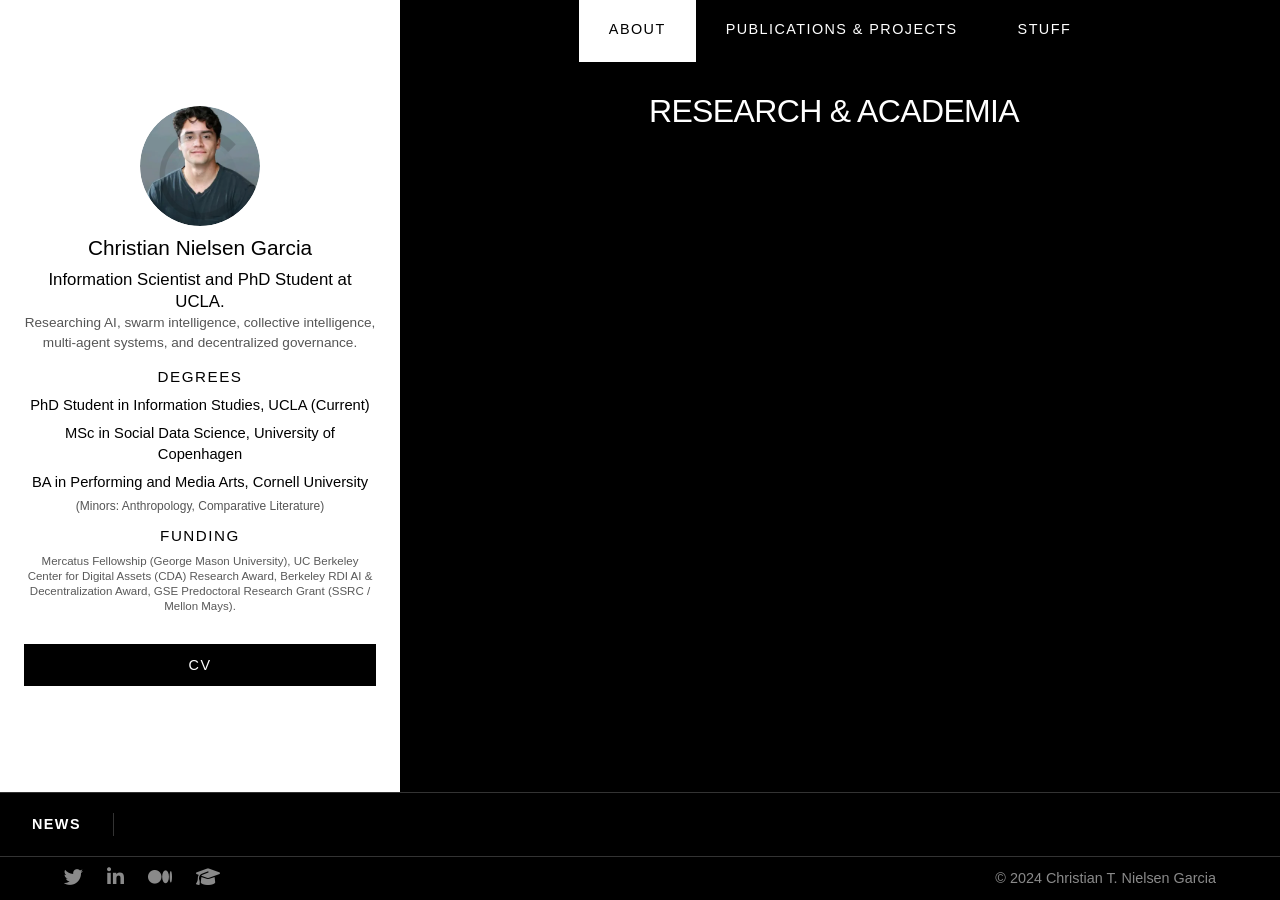
==== commit 8fefeb81: "Add a faint C-logo watermark over the landing page headshot. Co-authored-by: Cursor <cursoragent@cur" ====
--- a/index.html
+++ b/index.html
@@ -13,10 +13,11 @@
     <title>Christian Nielsen Garcia | UCLA Information Studies</title>
     <meta charset="utf-8" />
     <meta name="viewport" content="width=device-width, initial-scale=1" />
-    <link rel="icon" href="favicon.ico" sizes="any" />
-    <link rel="icon" type="image/png" sizes="32x32" href="favicon-32x32.png" />
-    <link rel="icon" type="image/png" sizes="48x48" href="favicon-48x48.png" />
-    <link rel="apple-touch-icon" sizes="180x180" href="apple-touch-icon.png" />
+    <link rel="icon" href="favicon.ico?v=3" sizes="any" />
+    <link rel="icon" type="image/png" sizes="32x32" href="favicon-32x32.png?v=3" />
+    <link rel="icon" type="image/png" sizes="48x48" href="favicon-48x48.png?v=3" />
+    <link rel="icon" type="image/png" sizes="96x96" href="favicon-96x96.png?v=3" />
+    <link rel="apple-touch-icon" sizes="180x180" href="apple-touch-icon.png?v=3" />
     <link rel="manifest" href="site.webmanifest" />
     <meta name="description" content="Ph.D. student in Information Studies at UCLA researching how disagreement, conflict, and dialogue shape group decision-making, problem-solving, and coordination." />
     <meta name="author" content="Christian Nielsen Garcia" />
@@ -94,8 +95,10 @@
                 <!-- Profile Section -->
                 <section class="profile-section">
                     <div class="profile-image-container">
-                        <!-- Profile Image -->
-                        <img src="images/UCLA_HS_CNG.webp" alt="Christian Nielsen Garcia" class="profile-image" width="150" height="150" fetchpriority="high" />
+                        <!-- Profile Image (C logo watermark via .profile-avatar::after in minimal.css) -->
+                        <div class="profile-avatar">
+                            <img src="images/UCLA_HS_CNG.webp" alt="Christian Nielsen Garcia" class="profile-image" width="150" height="150" fetchpriority="high" />
+                        </div>
                         
                         <!-- Name -->
                         <h1 class="profile-name">Christian Nielsen Garcia</h1>
--- a/assets/css/minimal.css
+++ b/assets/css/minimal.css
@@ -195,12 +195,33 @@
     gap: 2rem;
 }
 
-.profile-image {
+.profile-avatar {
+    position: relative;
     width: 150px;
     height: 150px;
+    border-radius: 50%;
+    overflow: hidden;
+    flex-shrink: 0;
+}
+
+.profile-image {
+    width: 100%;
+    height: 100%;
     object-fit: cover;
     border-radius: 50%;
-    flex-shrink: 0;
+    display: block;
+}
+
+/* Faint C-logo watermark over the headshot (same mark as favicon / web app icon) */
+.profile-avatar::after {
+    content: "";
+    position: absolute;
+    inset: 0;
+    background: url("../../apple-touch-icon.png?v=3") center / cover no-repeat;
+    opacity: 0.16;
+    mix-blend-mode: multiply;
+    pointer-events: none;
+    border-radius: 50%;
 }
 
 /* Introduction Text */
@@ -1024,7 +1045,7 @@
     gap: 0.5rem;
 }
 
-.side-panel .profile-image {
+.side-panel .profile-avatar {
     width: 120px;
     height: 120px;
 }
@@ -1083,14 +1104,14 @@
         gap: 1rem;
     }
 
-    .side-panel .profile-image {
+    .side-panel .profile-avatar {
         width: 100px;
         height: 100px;
     }
 }
 
 @media screen and (min-width: 769px) and (max-height: 640px) {
-    .side-panel .profile-image {
+    .side-panel .profile-avatar {
         width: 72px;
         height: 72px;
     }
@@ -1203,10 +1224,16 @@
         position: relative !important;
     }
 
-    .profile-image {
+    .profile-avatar {
         width: 150px !important;
         height: 150px !important;
         margin: 0 auto 1rem !important;
+    }
+
+    .profile-image {
+        width: 100% !important;
+        height: 100% !important;
+        margin: 0 !important;
         display: block !important;
     }
 
@@ -1282,7 +1309,7 @@
         right: 0;
     }
 
-    .profile-image {
+    .profile-avatar {
         width: 150px;
         height: 150px;
     }
@@ -1296,10 +1323,22 @@
     }
 
     /* Ensure no absolute/fixed positioning causes overlap */
-    .profile-section *,
+    .profile-section *:not(.profile-avatar),
     .degrees-section *,
     .pdf-viewer * {
         position: relative !important;
+    }
+
+    .profile-section .profile-avatar {
+        position: relative !important;
+    }
+
+    .profile-section .profile-avatar::after {
+        position: absolute !important;
+        top: 0 !important;
+        left: 0 !important;
+        right: 0 !important;
+        bottom: 0 !important;
     }
 
     /* Remove any sticky positioning on mobile */
@@ -1332,7 +1371,7 @@
         padding: 1.5rem;
     }
 
-    .profile-image {
+    .profile-avatar {
         width: 150px;
         height: 150px;
     }
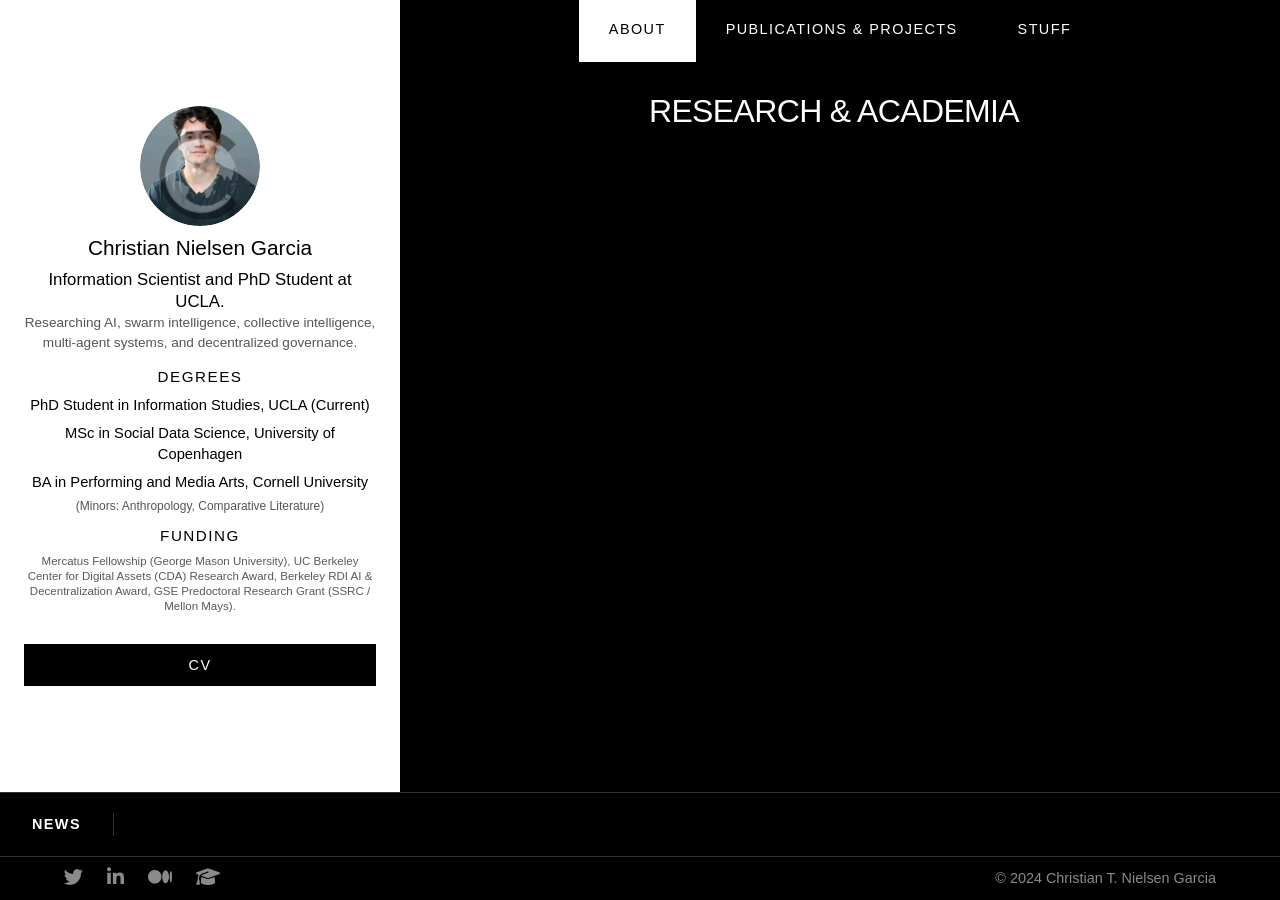
==== commit 57a2b64a: "Make avatar C-logo watermark visible and refresh favicons for Google. Co-authored-by: Cursor <cursor" ====
--- a/index.html
+++ b/index.html
@@ -13,11 +13,11 @@
     <title>Christian Nielsen Garcia | UCLA Information Studies</title>
     <meta charset="utf-8" />
     <meta name="viewport" content="width=device-width, initial-scale=1" />
-    <link rel="icon" href="favicon.ico?v=3" sizes="any" />
-    <link rel="icon" type="image/png" sizes="32x32" href="favicon-32x32.png?v=3" />
-    <link rel="icon" type="image/png" sizes="48x48" href="favicon-48x48.png?v=3" />
-    <link rel="icon" type="image/png" sizes="96x96" href="favicon-96x96.png?v=3" />
-    <link rel="apple-touch-icon" sizes="180x180" href="apple-touch-icon.png?v=3" />
+    <link rel="icon" href="https://chris-t-n-g.github.io/favicon.ico?v=4" sizes="any" />
+    <link rel="icon" type="image/png" sizes="48x48" href="https://chris-t-n-g.github.io/favicon-48x48.png?v=4" />
+    <link rel="icon" type="image/png" sizes="32x32" href="https://chris-t-n-g.github.io/favicon-32x32.png?v=4" />
+    <link rel="icon" type="image/png" sizes="96x96" href="https://chris-t-n-g.github.io/favicon-96x96.png?v=4" />
+    <link rel="apple-touch-icon" sizes="180x180" href="https://chris-t-n-g.github.io/apple-touch-icon.png?v=4" />
     <link rel="manifest" href="site.webmanifest" />
     <meta name="description" content="Ph.D. student in Information Studies at UCLA researching how disagreement, conflict, and dialogue shape group decision-making, problem-solving, and coordination." />
     <meta name="author" content="Christian Nielsen Garcia" />
@@ -95,9 +95,10 @@
                 <!-- Profile Section -->
                 <section class="profile-section">
                     <div class="profile-image-container">
-                        <!-- Profile Image (C logo watermark via .profile-avatar::after in minimal.css) -->
+                        <!-- Profile Image with faint C-logo watermark -->
                         <div class="profile-avatar">
                             <img src="images/UCLA_HS_CNG.webp" alt="Christian Nielsen Garcia" class="profile-image" width="150" height="150" fetchpriority="high" />
+                            <img src="images/Clogo.png" alt="" class="profile-avatar-logo" width="150" height="150" aria-hidden="true" />
                         </div>
                         
                         <!-- Name -->
--- a/assets/css/minimal.css
+++ b/assets/css/minimal.css
@@ -212,16 +212,16 @@
     display: block;
 }
 
-/* Faint C-logo watermark over the headshot (same mark as favicon / web app icon) */
-.profile-avatar::after {
-    content: "";
+/* Faint C-logo watermark over the headshot */
+.profile-avatar-logo {
     position: absolute;
     inset: 0;
-    background: url("../../apple-touch-icon.png?v=3") center / cover no-repeat;
-    opacity: 0.16;
-    mix-blend-mode: multiply;
+    width: 100%;
+    height: 100%;
+    object-fit: cover;
+    border-radius: 50%;
+    opacity: 0.38;
     pointer-events: none;
-    border-radius: 50%;
 }
 
 /* Introduction Text */
@@ -1323,7 +1323,7 @@
     }
 
     /* Ensure no absolute/fixed positioning causes overlap */
-    .profile-section *:not(.profile-avatar),
+    .profile-section *:not(.profile-avatar):not(.profile-avatar-logo),
     .degrees-section *,
     .pdf-viewer * {
         position: relative !important;
@@ -1333,20 +1333,32 @@
         position: relative !important;
     }
 
-    .profile-section .profile-avatar::after {
+    .profile-section .profile-avatar-logo {
         position: absolute !important;
         top: 0 !important;
         left: 0 !important;
         right: 0 !important;
         bottom: 0 !important;
+        width: 100% !important;
+        height: 100% !important;
+        margin: 0 !important;
+        opacity: 0.38 !important;
     }
 
     /* Remove any sticky positioning on mobile */
-    #main > div:first-child * {
+    #main > div:first-child *:not(.profile-avatar-logo) {
         position: relative !important;
         top: auto !important;
         left: auto !important;
         right: auto !important;
+    }
+
+    #main > div:first-child .profile-avatar-logo {
+        position: absolute !important;
+        top: 0 !important;
+        left: 0 !important;
+        right: 0 !important;
+        bottom: 0 !important;
     }
 
     #footer .icons {
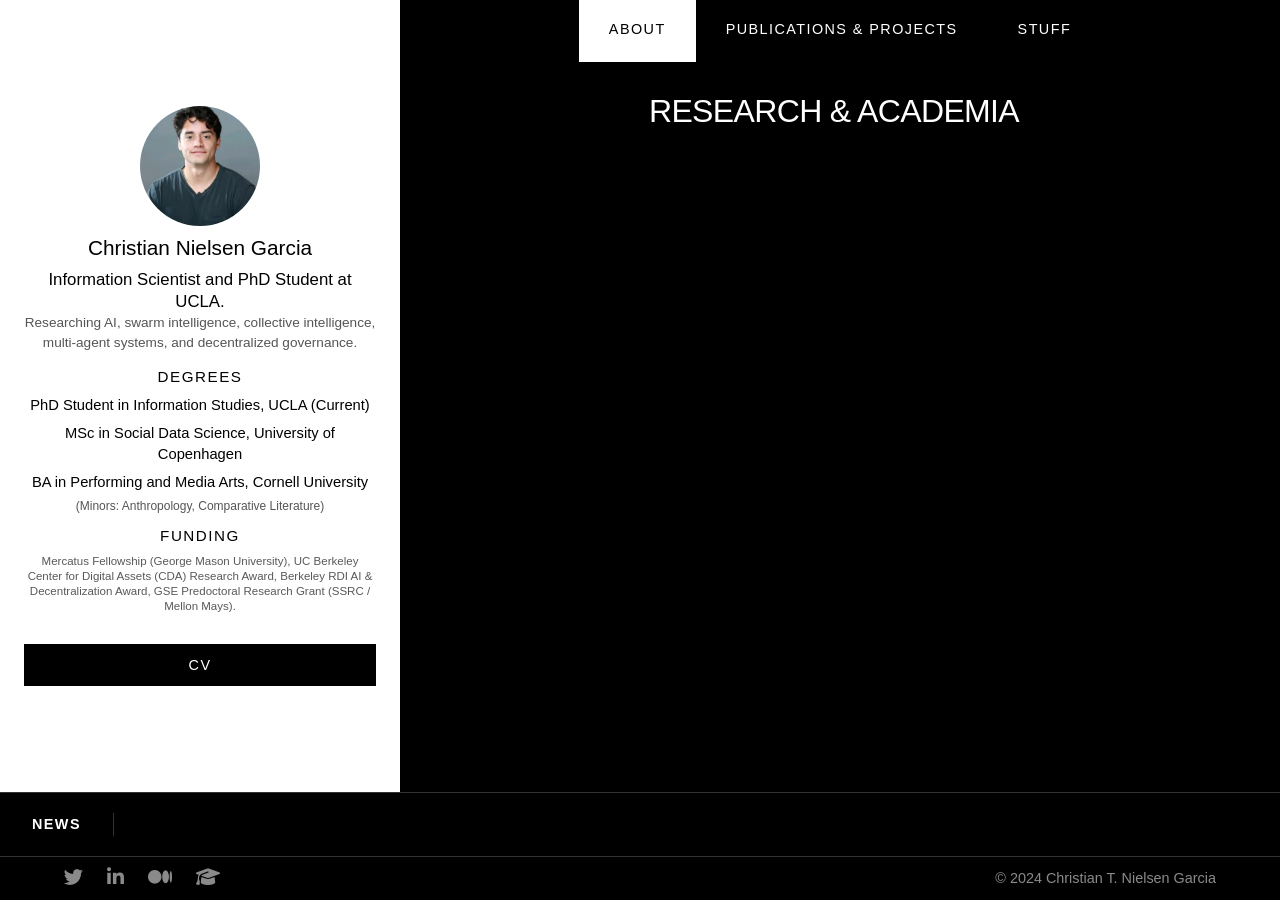
==== commit f45f130a: "Remove avatar watermark and use transparent Clogo favicons. Co-authored-by: Cursor <cursoragent@curs" ====
--- a/index.html
+++ b/index.html
@@ -13,11 +13,11 @@
     <title>Christian Nielsen Garcia | UCLA Information Studies</title>
     <meta charset="utf-8" />
     <meta name="viewport" content="width=device-width, initial-scale=1" />
-    <link rel="icon" href="https://chris-t-n-g.github.io/favicon.ico?v=4" sizes="any" />
-    <link rel="icon" type="image/png" sizes="48x48" href="https://chris-t-n-g.github.io/favicon-48x48.png?v=4" />
-    <link rel="icon" type="image/png" sizes="32x32" href="https://chris-t-n-g.github.io/favicon-32x32.png?v=4" />
-    <link rel="icon" type="image/png" sizes="96x96" href="https://chris-t-n-g.github.io/favicon-96x96.png?v=4" />
-    <link rel="apple-touch-icon" sizes="180x180" href="https://chris-t-n-g.github.io/apple-touch-icon.png?v=4" />
+    <link rel="icon" href="https://chris-t-n-g.github.io/favicon.ico?v=5" sizes="any" />
+    <link rel="icon" type="image/png" sizes="48x48" href="https://chris-t-n-g.github.io/favicon-48x48.png?v=5" />
+    <link rel="icon" type="image/png" sizes="32x32" href="https://chris-t-n-g.github.io/favicon-32x32.png?v=5" />
+    <link rel="icon" type="image/png" sizes="96x96" href="https://chris-t-n-g.github.io/favicon-96x96.png?v=5" />
+    <link rel="apple-touch-icon" sizes="180x180" href="https://chris-t-n-g.github.io/apple-touch-icon.png?v=5" />
     <link rel="manifest" href="site.webmanifest" />
     <meta name="description" content="Ph.D. student in Information Studies at UCLA researching how disagreement, conflict, and dialogue shape group decision-making, problem-solving, and coordination." />
     <meta name="author" content="Christian Nielsen Garcia" />
@@ -95,11 +95,8 @@
                 <!-- Profile Section -->
                 <section class="profile-section">
                     <div class="profile-image-container">
-                        <!-- Profile Image with faint C-logo watermark -->
-                        <div class="profile-avatar">
-                            <img src="images/UCLA_HS_CNG.webp" alt="Christian Nielsen Garcia" class="profile-image" width="150" height="150" fetchpriority="high" />
-                            <img src="images/Clogo.png" alt="" class="profile-avatar-logo" width="150" height="150" aria-hidden="true" />
-                        </div>
+                        <!-- Profile Image -->
+                        <img src="images/UCLA_HS_CNG.webp" alt="Christian Nielsen Garcia" class="profile-image" width="150" height="150" fetchpriority="high" />
                         
                         <!-- Name -->
                         <h1 class="profile-name">Christian Nielsen Garcia</h1>
--- a/assets/css/minimal.css
+++ b/assets/css/minimal.css
@@ -195,33 +195,12 @@
     gap: 2rem;
 }
 
-.profile-avatar {
-    position: relative;
+.profile-image {
     width: 150px;
     height: 150px;
-    border-radius: 50%;
-    overflow: hidden;
-    flex-shrink: 0;
-}
-
-.profile-image {
-    width: 100%;
-    height: 100%;
     object-fit: cover;
     border-radius: 50%;
-    display: block;
-}
-
-/* Faint C-logo watermark over the headshot */
-.profile-avatar-logo {
-    position: absolute;
-    inset: 0;
-    width: 100%;
-    height: 100%;
-    object-fit: cover;
-    border-radius: 50%;
-    opacity: 0.38;
-    pointer-events: none;
+    flex-shrink: 0;
 }
 
 /* Introduction Text */
@@ -1045,7 +1024,7 @@
     gap: 0.5rem;
 }
 
-.side-panel .profile-avatar {
+.side-panel .profile-image {
     width: 120px;
     height: 120px;
 }
@@ -1104,14 +1083,14 @@
         gap: 1rem;
     }
 
-    .side-panel .profile-avatar {
+    .side-panel .profile-image {
         width: 100px;
         height: 100px;
     }
 }
 
 @media screen and (min-width: 769px) and (max-height: 640px) {
-    .side-panel .profile-avatar {
+    .side-panel .profile-image {
         width: 72px;
         height: 72px;
     }
@@ -1224,16 +1203,10 @@
         position: relative !important;
     }
 
-    .profile-avatar {
+    .profile-image {
         width: 150px !important;
         height: 150px !important;
         margin: 0 auto 1rem !important;
-    }
-
-    .profile-image {
-        width: 100% !important;
-        height: 100% !important;
-        margin: 0 !important;
         display: block !important;
     }
 
@@ -1309,7 +1282,7 @@
         right: 0;
     }
 
-    .profile-avatar {
+    .profile-image {
         width: 150px;
         height: 150px;
     }
@@ -1323,44 +1296,20 @@
     }
 
     /* Ensure no absolute/fixed positioning causes overlap */
-    .profile-section *:not(.profile-avatar):not(.profile-avatar-logo),
+    .profile-section *,
     .degrees-section *,
     .pdf-viewer * {
         position: relative !important;
     }
 
-    .profile-section .profile-avatar {
-        position: relative !important;
-    }
-
-    .profile-section .profile-avatar-logo {
-        position: absolute !important;
-        top: 0 !important;
-        left: 0 !important;
-        right: 0 !important;
-        bottom: 0 !important;
-        width: 100% !important;
-        height: 100% !important;
-        margin: 0 !important;
-        opacity: 0.38 !important;
-    }
-
     /* Remove any sticky positioning on mobile */
-    #main > div:first-child *:not(.profile-avatar-logo) {
+    #main > div:first-child * {
         position: relative !important;
         top: auto !important;
         left: auto !important;
         right: auto !important;
     }
 
-    #main > div:first-child .profile-avatar-logo {
-        position: absolute !important;
-        top: 0 !important;
-        left: 0 !important;
-        right: 0 !important;
-        bottom: 0 !important;
-    }
-
     #footer .icons {
         gap: 1rem;
     }
@@ -1383,7 +1332,7 @@
         padding: 1.5rem;
     }
 
-    .profile-avatar {
+    .profile-image {
         width: 150px;
         height: 150px;
     }
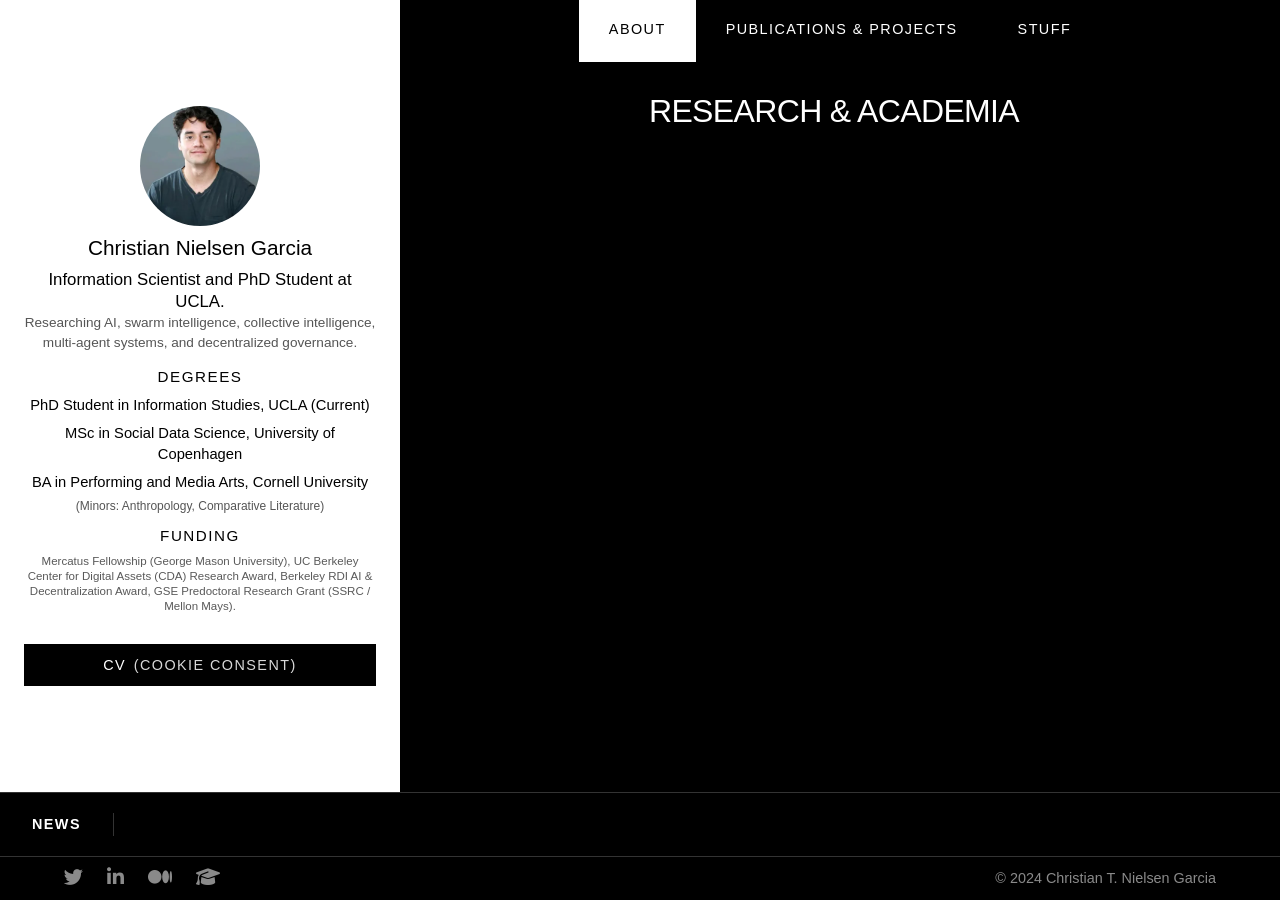
==== commit 87adcac0: "Clarify CV analytics cookie consent in the button and dialog. Co-authored-by: Cursor <cursoragent@cu" ====
--- a/index.html
+++ b/index.html
@@ -1,14 +1,32 @@
 <!DOCTYPE HTML>
 <html lang="en">
 <head>
-    <!-- Google tag (gtag.js) -->
-    <script async src="https://www.googletagmanager.com/gtag/js?id=G-BB8J8GRV73"></script>
+    <!-- Google tag (gtag.js) — analytics cookies stay off until CV consent -->
     <script>
       window.dataLayer = window.dataLayer || [];
       function gtag(){dataLayer.push(arguments);}
+      gtag('consent', 'default', {
+        analytics_storage: 'denied',
+        ad_storage: 'denied',
+        ad_user_data: 'denied',
+        ad_personalization: 'denied',
+        wait_for_update: 500
+      });
+    </script>
+    <script async src="https://www.googletagmanager.com/gtag/js?id=G-BB8J8GRV73"></script>
+    <script>
       gtag('js', new Date());
-
       gtag('config', 'G-BB8J8GRV73');
+      try {
+        if (localStorage.getItem('cv_analytics_consent') === 'granted') {
+          gtag('consent', 'update', {
+            analytics_storage: 'granted',
+            ad_storage: 'denied',
+            ad_user_data: 'denied',
+            ad_personalization: 'denied'
+          });
+        }
+      } catch (e) {}
     </script>
     <title>Christian Nielsen Garcia | UCLA Information Studies</title>
     <meta charset="utf-8" />
@@ -130,7 +148,7 @@
 
                 <!-- CV Section -->
                 <section>
-                    <button type="button" class="cv-open-button" onclick="openCV()">CV</button>
+                    <button type="button" class="cv-open-button" onclick="openCV()">CV <span class="cv-cookie-label">(Cookie Consent)</span></button>
                 </section>
 
             </div>
@@ -208,14 +226,21 @@
         <div id="cv-box" class="cv-box" role="dialog" aria-modal="true" aria-labelledby="cv-dialog-title">
             <button type="button" class="cv-close" onclick="closeCV()" aria-label="Close">&times;</button>
             <h2 id="cv-dialog-title" class="cv-title">CV</h2>
-            <div id="verification-container">
+            <div id="cv-consent-container">
+                <p>To view the CV, please accept <strong>analytics cookies</strong> used to measure site visits and CV views. You can decline and leave without viewing the CV, or accept to continue.</p>
+                <div class="cv-consent-buttons">
+                    <button type="button" onclick="acceptCvConsent()">Accept and view CV</button>
+                    <button type="button" class="cv-consent-decline" onclick="declineCvConsent()">Decline</button>
+                </div>
+            </div>
+            <div id="verification-container" style="display:none;">
                 <p>Please enter your full name and check the box to view the CV:</p>
                 <input type="text" id="full-name" placeholder="Enter your full name">
                 <div>
                     <input type="checkbox" id="demo-human" name="demo-human">
                     <label for="demo-human">I am a human</label>
                 </div>
-                <button onclick="checkVerification()">View CV</button>
+                <button type="button" onclick="checkVerification()">View CV</button>
             </div>
             <div id="cv-actions" style="display:none;">
                 <div class="cv-buttons">
--- a/assets/css/minimal.css
+++ b/assets/css/minimal.css
@@ -1427,10 +1427,20 @@
     font-size: 0.9rem;
 }
 
+.cv-open-button .cv-cookie-label {
+    font-weight: 400;
+    opacity: 0.85;
+    margin-left: 0.15em;
+}
+
 .cv-open-button:hover,
 .cv-open-button:focus-visible {
     background: #ffffff;
     color: #000000;
+}
+
+.cv-box #cv-consent-container strong {
+    font-weight: 700;
 }
 
 /* CV dialog: the verification box, opened in the middle of the page */
@@ -1467,6 +1477,29 @@
     color: #000000;
     font-size: 1rem;
     margin-bottom: 1rem;
+}
+
+.cv-consent-buttons {
+    display: flex;
+    flex-direction: column;
+    gap: 0.6rem;
+    margin-top: 1.25rem;
+}
+
+.cv-consent-buttons button {
+    width: 100%;
+}
+
+.cv-box button.cv-consent-decline {
+    background: #ffffff;
+    color: #000000;
+    border: 1px solid #c8c8c8;
+}
+
+.cv-box button.cv-consent-decline:hover {
+    background: #000000;
+    color: #ffffff;
+    border-color: #000000;
 }
 
 .cv-box #verification-container input[type="text"] {
